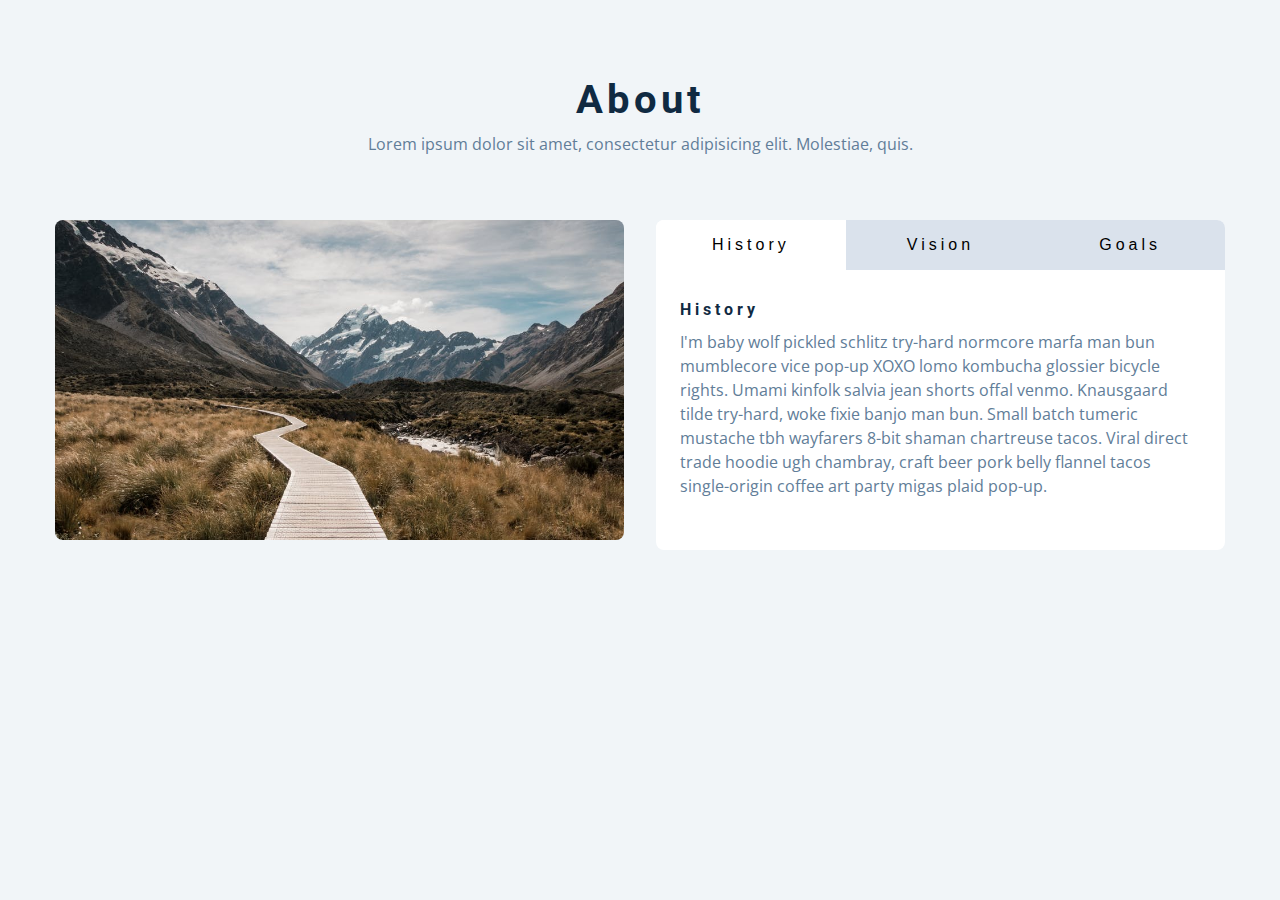
==== 11-tabs/index.html @ 8d90684c "11th project" ====
<!DOCTYPE html>
<html lang="en">
  <head>
    <meta charset="UTF-8" />
    <meta name="viewport" content="width=device-width, initial-scale=1.0" />
    <title>Tabs</title>

    <!-- styles -->
    <link rel="stylesheet" href="styles.css" />
  </head>
  <body>
    <section class="section">
      <div class="title">
        <h2>about</h2>
        <p>
          Lorem ipsum dolor sit amet, consectetur adipisicing elit. Molestiae, quis.
        </p>
      </div>
      <div class="about-center section-center">
        <article class="about-img">
          <img src="./hero-bcg.jpeg" alt="about picture">
        </article>
        <article class="about">
          <!--btn container-->
          <div class="btn-container">
            <button class="tab-btn active" data-id="history">history</button>
            <button class="tab-btn" data-id="vision">vision</button>
            <button class="tab-btn" data-id="goals">goals </button>
          </div>
          <articel class="about-content">
            <!--single item-->
            <div class="content active" id="history">
              <h4>history</h4>
              <!-- history -->
              <p>
                I'm baby wolf pickled schlitz try-hard normcore marfa man bun mumblecore vice
                pop-up XOXO lomo kombucha glossier bicycle rights. Umami kinfolk salvia jean
                shorts offal venmo. Knausgaard tilde try-hard, woke fixie banjo man bun. Small
                batch tumeric mustache tbh wayfarers 8-bit shaman chartreuse tacos. Viral
                direct trade hoodie ugh chambray, craft beer pork belly flannel tacos
                single-origin coffee art party migas plaid pop-up.
              </p>    
            </div>
            <!--end of single item-->
            <!--single item-->
            <div class="content" id="vision">
              <h4>vision</h4>
              <!-- vision -->
              <p>
                Man bun PBR&B keytar copper mug prism, hell of helvetica. Synth crucifix offal
                deep v hella biodiesel. Church-key listicle polaroid put a bird on it
                chillwave palo santo enamel pin, tattooed meggings franzen la croix cray.
                Retro yr aesthetic four loko tbh helvetica air plant, neutra palo santo tofu
                mumblecore. Hoodie bushwick pour-over jean shorts chartreuse shabby chic. Roof
                party hammock master cleanse pop-up truffaut, bicycle rights skateboard
                affogato readymade sustainable deep v live-edge schlitz narwhal.
              </p>
              <ul>
                <li>list item</li>
                <li>list item</li>
                <li>list item</li>
              </ul>  
            </div>
            <!--end of single item-->
            <!--single item--> 
            <div class="content" id="goals">
              <h4>goals</h4>
              <!-- goals -->
              <p>
                Chambray authentic truffaut, kickstarter brunch taxidermy vape heirloom four
                dollar toast raclette shoreditch church-key. Poutine etsy tote bag, cred
                fingerstache leggings cornhole everyday carry blog gastropub. Brunch biodiesel
                sartorial mlkshk swag, mixtape hashtag marfa readymade direct trade man braid
                cold-pressed roof party. Small batch adaptogen coloring book heirloom.
                Letterpress food truck hammock literally hell of wolf beard adaptogen everyday
                carry. Dreamcatcher pitchfork yuccie, banh mi salvia venmo photo booth quinoa
                chicharrones.
              </p> 
            </div>
            <!--end of single item-->
          </articel>
        </article>
        
      </div>
    </section>
    <!-- javascript -->
    <script src="app.js"></script>
  </body>
</html>
---- 11-tabs/styles.css ----
/*
=============== 
Fonts
===============
*/
@import url("https://fonts.googleapis.com/css?family=Open+Sans|Roboto:400,700&display=swap");

/*
=============== 
Variables
===============
*/

:root {
  /* dark shades of primary color*/
  --clr-primary-1: hsl(205, 86%, 17%);
  --clr-primary-2: hsl(205, 77%, 27%);
  --clr-primary-3: hsl(205, 72%, 37%);
  --clr-primary-4: hsl(205, 63%, 48%);
  /* primary/main color */
  --clr-primary-5: #49a6e9;
  /* lighter shades of primary color */
  --clr-primary-6: hsl(205, 89%, 70%);
  --clr-primary-7: hsl(205, 90%, 76%);
  --clr-primary-8: hsl(205, 86%, 81%);
  --clr-primary-9: hsl(205, 90%, 88%);
  --clr-primary-10: hsl(205, 100%, 96%);
  /* darkest grey - used for headings */
  --clr-grey-1: hsl(209, 61%, 16%);
  --clr-grey-2: hsl(211, 39%, 23%);
  --clr-grey-3: hsl(209, 34%, 30%);
  --clr-grey-4: hsl(209, 28%, 39%);
  /* grey used for paragraphs */
  --clr-grey-5: hsl(210, 22%, 49%);
  --clr-grey-6: hsl(209, 23%, 60%);
  --clr-grey-7: hsl(211, 27%, 70%);
  --clr-grey-8: hsl(210, 31%, 80%);
  --clr-grey-9: hsl(212, 33%, 89%);
  --clr-grey-10: hsl(210, 36%, 96%);
  --clr-white: #fff;
  --clr-black: #222;
  --ff-primary: "Roboto", sans-serif;
  --ff-secondary: "Open Sans", sans-serif;
  --transition: all 0.3s linear;
  --spacing: 0.25rem;
  --radius: 0.5rem;
  --light-shadow: 0 5px 15px rgba(0, 0, 0, 0.1);
  --dark-shadow: 0 5px 15px rgba(0, 0, 0, 0.2);
  --max-width: 1170px;
  --fixed-width: 620px;
}
/*
=============== 
Global Styles
===============
*/

*,
::after,
::before {
  margin: 0;
  padding: 0;
  box-sizing: border-box;
}
body {
  font-family: var(--ff-secondary);
  background: var(--clr-grey-10);
  color: var(--clr-grey-1);
  line-height: 1.5;
  font-size: 0.875rem;
}
ul {
  list-style-type: none;
}
a {
  text-decoration: none;
}
img:not(.logo) {
  width: 100%;
}
img {
  display: block;
}

h1,
h2,
h3,
h4 {
  letter-spacing: var(--spacing);
  text-transform: capitalize;
  line-height: 1.25;
  margin-bottom: 0.75rem;
  font-family: var(--ff-primary);
}
h1 {
  font-size: 3rem;
}
h2 {
  font-size: 2rem;
}
h3 {
  font-size: 1.25rem;
}
h4 {
  font-size: 0.875rem;
}
p {
  margin-bottom: 1.25rem;
  color: var(--clr-grey-5);
}
@media screen and (min-width: 800px) {
  h1 {
    font-size: 4rem;
  }
  h2 {
    font-size: 2.5rem;
  }
  h3 {
    font-size: 1.75rem;
  }
  h4 {
    font-size: 1rem;
  }
  body {
    font-size: 1rem;
  }
  h1,
  h2,
  h3,
  h4 {
    line-height: 1;
  }
}
/*  global classes */

.btn {
  text-transform: uppercase;
  background: transparent;
  color: var(--clr-black);
  padding: 0.375rem 0.75rem;
  letter-spacing: var(--spacing);
  display: inline-block;
  transition: var(--transition);
  font-size: 0.875rem;
  border: 2px solid var(--clr-black);
  cursor: pointer;
  box-shadow: 0 1px 3px rgba(0, 0, 0, 0.2);
  border-radius: var(--radius);
}
.btn:hover {
  color: var(--clr-white);
  background: var(--clr-black);
}
/* section */
.section {
  padding: 5rem 0;
}

.section-center {
  width: 90vw;
  margin: 0 auto;
  max-width: 1170px;
}
@media screen and (min-width: 992px) {
  .section-center {
    width: 95vw;
  }
}
main {
  min-height: 100vh;
  display: grid;
  place-items: center;
}
/*
=============== 
About
===============
*/
.title {
  text-align: center;
  margin-bottom: 4rem;
}
.title p {
  width: 80%;
  margin: 0 auto;
}

.about-img {
  margin-bottom: 2rem;
}
.about-img img {
  border-radius: var(--radius);
  object-fit: cover;
  height: 20rem;
}
@media screen and (min-width: 992px) {
  .about-img {
    margin-bottom: 0;
  }

  .about-center {
    display: grid;
    grid-template-columns: 1fr 1fr;
    column-gap: 2rem;
  }
}
.about {
  background: var(--clr-white);
  border-radius: var(--radius);
  display: grid;
  grid-template-rows: auto 1fr;
}
.btn-container {
  border-top-left-radius: var(--radius);
  border-top-right-radius: var(--radius);
  display: grid;
  grid-template-columns: 1fr 1fr 1fr;
}
.tab-btn:nth-child(1) {
  border-top-left-radius: var(--radius);
}
.tab-btn:nth-child(3) {
  border-top-right-radius: var(--radius);
}
.tab-btn {
  padding: 1rem 0;
  border: none;
  text-transform: capitalize;
  font-size: 1rem;
  display: block;
  background: var(--clr-grey-9);
  cursor: pointer;
  transition: var(--transition);
  letter-spacing: var(--spacing);
}
.tab-btn:hover:not(.active) {
  background: var(--clr-primary-10);
  color: var(--clr-primary-5);
}
.about-content {
  border-bottom-left-radius: var(--radius);
  border-bottom-right-radius: var(--radius);
  padding: 2rem 1.5rem;
}
/* hide content */
.content {
  display: none;
}
.tab-btn.active {
  background: var(--clr-white);
}
.content.active {
  display: block;
}
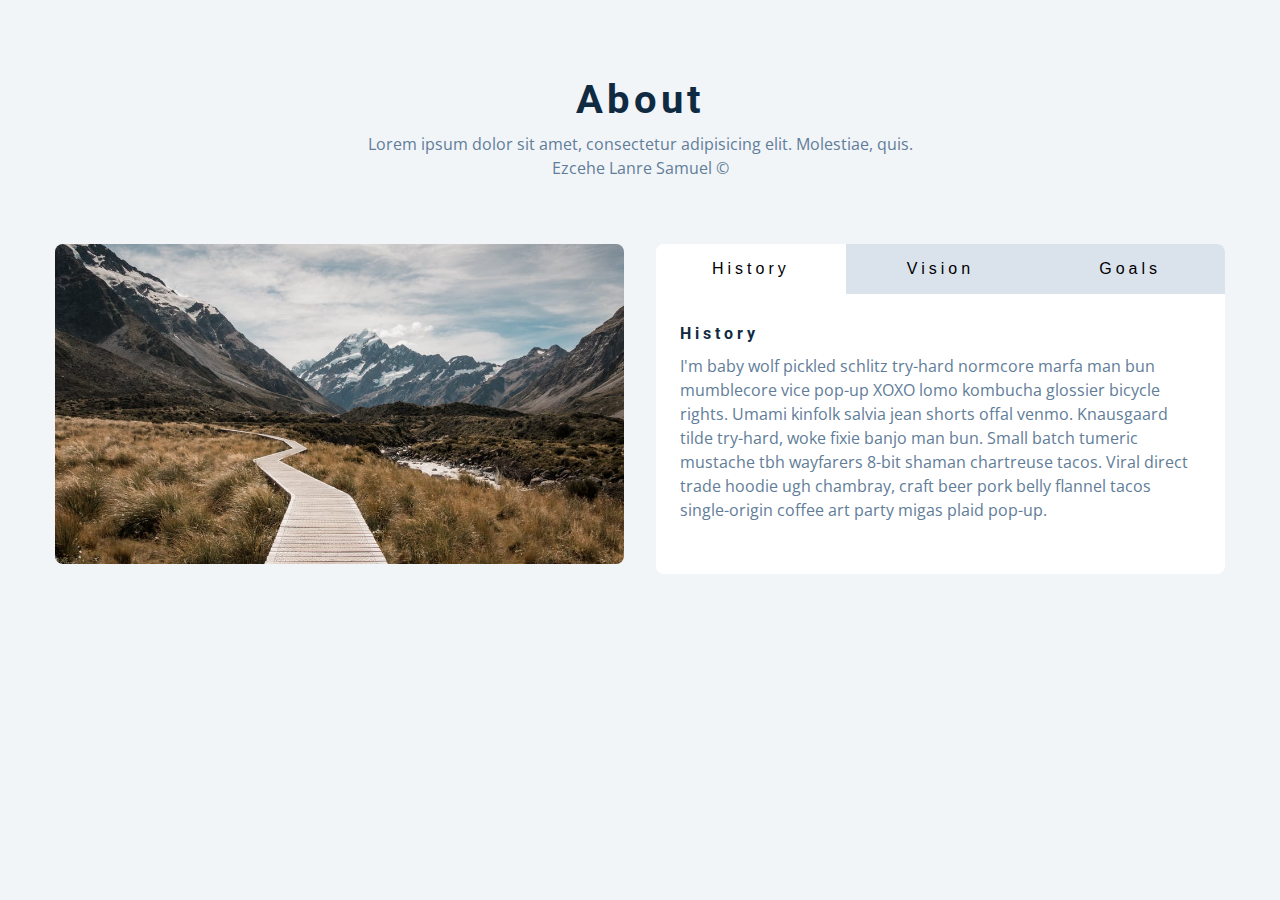
==== commit ebef4f2c: "made some changes" ====
--- a/11-tabs/index.html
+++ b/11-tabs/index.html
@@ -14,6 +14,9 @@
         <h2>about</h2>
         <p>
           Lorem ipsum dolor sit amet, consectetur adipisicing elit. Molestiae, quis.
+        </p>
+        <p>
+          Ezcehe Lanre Samuel &copy; <span class="date"></span>
         </p>
       </div>
       <div class="about-center section-center">
